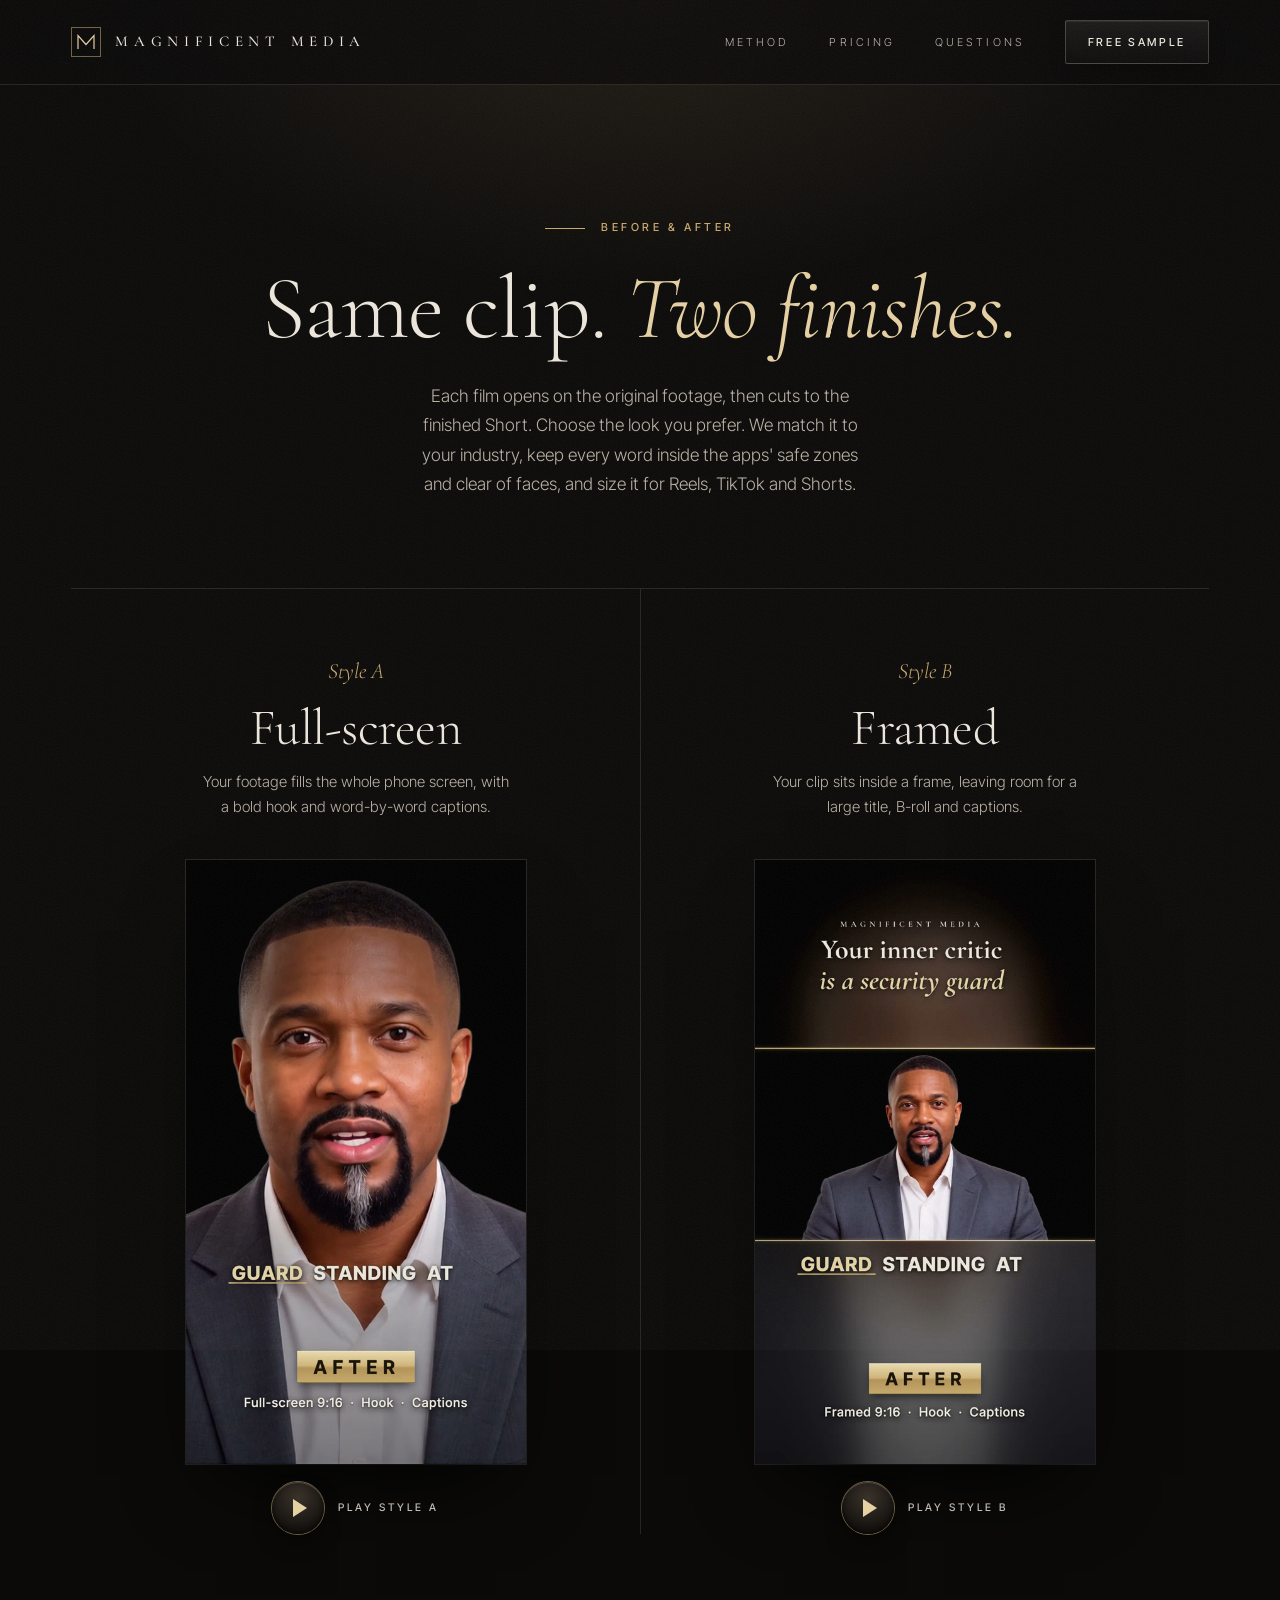
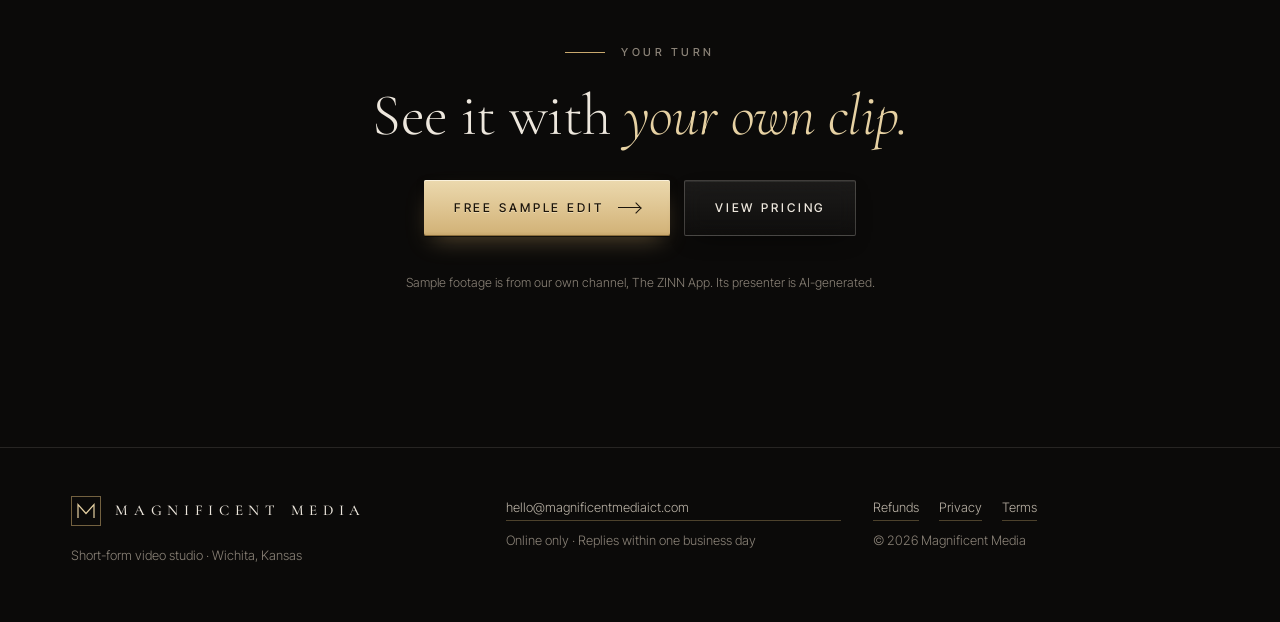
==== demo/index.html @ 49896502 "Videos never crop or zoom: whole picture in frames and fullscreen Co-Authored-By: Claude Opus 5.5 <n" ====
<!doctype html>
<html lang="en">
<head>
<meta charset="utf-8">
<meta name="viewport" content="width=device-width, initial-scale=1">
<title>Before and after | Magnificent Media</title>
<meta name="description" content="Two 25-second before-and-afters: the original clip versus the finished Short, in full-screen and framed styles. Magnificent Media, Wichita, Kansas.">
<meta property="og:title" content="Before and after: choose your style">
<meta property="og:description" content="The original clip against the finished Short, full-screen or framed. Free sample edit in 24 hours.">
<meta property="og:image" content="https://magnificentmediaict.com/media/demo-fullscreen-poster.jpg?v=2">
<meta property="og:video" content="https://magnificentmediaict.com/media/demo-fullscreen.mp4?v=2">
<meta name="theme-color" content="#0b0a09">
<link rel="icon" href="data:image/svg+xml,%3Csvg xmlns='http://www.w3.org/2000/svg' viewBox='0 0 64 64'%3E%3Crect width='64' height='64' fill='%230b0a09'/%3E%3Cpath d='M14 46V18l18 20 18-20v28' fill='none' stroke='%23c9a96e' stroke-width='3'/%3E%3C/svg%3E">
<link rel="preconnect" href="https://fonts.googleapis.com">
<link rel="preconnect" href="https://fonts.gstatic.com" crossorigin>
<link href="https://fonts.googleapis.com/css2?family=Cormorant+Garamond:ital,wght@0,300;0,400;0,500;1,300;1,400&family=Inter+Tight:wght@300;400;500;600&display=swap" rel="stylesheet">
<link rel="stylesheet" href="/assets/luxe.css?v=4">
<style>
  header { background: rgba(11,10,9,.78); border-bottom-color: var(--line); backdrop-filter: blur(14px); -webkit-backdrop-filter: blur(14px); }
  .intro { padding: calc(84px + clamp(72px, 10vw, 140px)) 0 clamp(56px, 7vw, 96px); text-align: center; position: relative; }
  .intro::before { content: ""; position: absolute; inset: 0; background: radial-gradient(ellipse 60% 70% at 50% 0%, rgba(201,169,110,.12), transparent 70%); pointer-events: none; }
  .intro h1 { font-size: clamp(48px, 7vw, 104px); line-height: .98; margin: 26px 0 28px; }
  .intro .body-lg { margin: 0 auto; }
  .styles { padding: 0 0 clamp(96px, 12vw, 160px); }
  .pair { display: grid; grid-template-columns: 1fr 1fr; border-top: 1px solid var(--line); }
  .plate { padding: clamp(40px, 5vw, 72px) clamp(0px, 4vw, 64px) 0; display: flex; flex-direction: column; align-items: center; text-align: center; }
  .plate + .plate { border-left: 1px solid var(--line); }
  .plate .letter { font-family: var(--serif); font-style: italic; font-size: 22px; color: var(--gold); }
  .plate h2 { font-size: clamp(36px, 4vw, 56px); margin: 12px 0 14px; }
  .plate p { color: var(--ivory-dim); font-size: 15px; max-width: 34ch; margin-bottom: 40px; }
  .plate .frame { width: min(100%, 340px); margin-top: auto; }
  .plate .play-row { justify-content: center; }
  .after-note { text-align: center; padding-top: clamp(64px, 8vw, 110px); }
  .after-note h2 { font-size: clamp(36px, 4.6vw, 64px); margin: 22px 0 34px; }
  .after-note .actions { display: flex; gap: 14px; justify-content: center; flex-wrap: wrap; }
  .disclose { margin-top: 36px; font-size: 12.5px; color: var(--stone); }
  .disclose a { text-decoration: underline; text-underline-offset: 3px; }
  @media (max-width: 860px) {
    .pair { grid-template-columns: 1fr; }
    .plate + .plate { border-left: 0; border-top: 1px solid var(--line); margin-top: 56px; }
    .plate { padding-left: 0; padding-right: 0; }
  }
  @media (max-width: 560px) { .after-note .btn { width: 100%; } }
</style>
</head>
<body>

<header>
  <div class="wrap nav">
    <a class="wordmark" href="/" aria-label="Magnificent Media home">
      <svg viewBox="0 0 30 30" aria-hidden="true"><rect x=".5" y=".5" width="29" height="29" fill="none" stroke="#c9a96e" stroke-opacity=".55"/><path d="M7 22V8.5l8 9 8-9V22" fill="none" stroke="#e6d1a3" stroke-width="1.2"/></svg>
      <span>Magnificent Media</span>
    </a>
    <nav class="nav-links" aria-label="Main">
      <a class="link" href="/#method">Method</a>
      <a class="link" href="/#pricing">Pricing</a>
      <a class="link" href="/#questions">Questions</a>
      <a class="btn btn-glass" href="mailto:hello@magnificentmediaict.com?subject=Free%20sample%20edit">Free sample</a>
    </nav>
  </div>
</header>

<main>
  <section class="intro">
    <div class="wrap">
      <span class="label gold"><span class="rule"></span>Before &amp; after</span>
      <h1>Same clip. <em>Two finishes.</em></h1>
      <p class="body-lg">Each film opens on the original footage, then cuts to the finished Short. Choose the look you prefer. We match it to your industry, keep every word inside the apps' safe zones and clear of faces, and size it for Reels, TikTok and Shorts.</p>
    </div>
  </section>

  <section class="styles">
    <div class="wrap">
      <div class="pair">
        <div class="plate reveal">
          <span class="letter">Style A</span>
          <h2>Full-screen</h2>
          <p>Your footage fills the whole phone screen, with a bold hook and word-by-word captions.</p>
          <div class="frame tall" id="frameA">
            <video id="vidA" src="/media/demo-fullscreen.mp4?v=2" poster="/media/demo-fullscreen-poster.jpg?v=2" playsinline preload="metadata" aria-label="Style A, full-screen before and after"></video>
          </div>
          <button class="play-row" type="button" data-video="vidA"><span class="play-btn" aria-hidden="true"></span><span class="play-label">Play style A</span></button>
        </div>
        <div class="plate reveal">
          <span class="letter">Style B</span>
          <h2>Framed</h2>
          <p>Your clip sits inside a frame, leaving room for a large title, B-roll and captions.</p>
          <div class="frame tall" id="frameB">
            <video id="vidB" src="/media/demo.mp4?v=3" poster="/media/demo-poster.jpg?v=3" playsinline preload="metadata" aria-label="Style B, framed before and after"></video>
          </div>
          <button class="play-row" type="button" data-video="vidB"><span class="play-btn" aria-hidden="true"></span><span class="play-label">Play style B</span></button>
        </div>
      </div>

      <div class="after-note reveal">
        <span class="label"><span class="rule"></span>Your turn</span>
        <h2>See it with <em>your own clip.</em></h2>
        <div class="actions">
          <a class="btn btn-gold" href="mailto:hello@magnificentmediaict.com?subject=Free%20sample%20edit&amp;body=Hi%2C%20I'd%20like%20a%20free%20sample%20edit.%20My%20business%20is%3A%20%0AStyle%20I%20like%20(A%20full-screen%20or%20B%20framed)%3A%20">Free sample edit <span class="arrow"></span></a>
          <a class="btn btn-glass" href="/#pricing">View pricing</a>
        </div>
        <p class="disclose">Sample footage is from our own channel, The ZINN App. Its presenter is AI-generated.</p>
      </div>
    </div>
  </section>
</main>

<footer>
  <div class="wrap foot">
    <div class="stack">
      <span class="wordmark"><svg viewBox="0 0 30 30" aria-hidden="true"><rect x=".5" y=".5" width="29" height="29" fill="none" stroke="#c9a96e" stroke-opacity=".55"/><path d="M7 22V8.5l8 9 8-9V22" fill="none" stroke="#e6d1a3" stroke-width="1.2"/></svg><span>Magnificent Media</span></span>
      <span style="margin-top:10px">Short-form video studio · Wichita, Kansas</span>
    </div>
    <div class="stack">
      <a href="mailto:hello@magnificentmediaict.com">hello@magnificentmediaict.com</a>
      <span>Online only · Replies within one business day</span>
    </div>
    <div class="stack">
      <span class="links"><a href="/#refunds">Refunds</a><a href="/#privacy">Privacy</a><a href="/#terms">Terms</a></span>
      <span>© 2026 Magnificent Media</span>
    </div>
  </div>
</footer>

<script>
  // Reveal on scroll
  const io = 'IntersectionObserver' in window ? new IntersectionObserver((es) => {
    es.forEach(e => { if (e.isIntersecting) { e.target.classList.add('in'); io.unobserve(e.target); } });
  }, { threshold: .1 }) : null;
  document.querySelectorAll('.reveal').forEach(el => io ? io.observe(el) : el.classList.add('in'));

  // Play controls sit below each film, never over a face; only one film plays at a time
  const vids = [...document.querySelectorAll('video')];
  document.querySelectorAll('.play-row').forEach(btn => {
    const v = document.getElementById(btn.dataset.video), frame = v.parentElement;
    btn.addEventListener('click', () => { vids.forEach(o => { if (o !== v) o.pause(); }); v.controls = true; v.play(); });
    v.addEventListener('play', () => frame.classList.add('playing'));
    v.addEventListener('pause', () => { if (v.currentTime === 0 || v.ended) frame.classList.remove('playing'); });
    v.addEventListener('ended', () => { frame.classList.remove('playing'); v.controls = false; v.currentTime = 0; });
  });
</script>
</body>
</html>
---- assets/luxe.css ----
/* Magnificent Media: shared luxury styles (tokens, type, buttons, header, footer, FAQ, reveal) */
:root {
  --ink: #0b0a09;
  --ink-2: #13110f;
  --ink-3: #1b1815;
  --ivory: #ede7dd;
  --ivory-dim: #b9b1a5;
  --stone: #8a8277;
  --bone: #f3efe8;
  --bone-ink: #1a1714;
  --gold: #c9a96e;
  --gold-hi: #e6d1a3;
  --gold-lo: #9c7c45;
  --line: rgba(237, 231, 221, .12);
  --line-strong: rgba(237, 231, 221, .22);
  --serif: "Cormorant Garamond", "Times New Roman", serif;
  --sans: "Inter Tight", system-ui, -apple-system, "Segoe UI", sans-serif;
  --gutter: clamp(16px, 4vw, 56px);
  --max: 1240px;
}
* { box-sizing: border-box; }
html { scroll-behavior: smooth; -webkit-text-size-adjust: 100%; }
body {
  margin: 0;
  background: var(--ink);
  color: var(--ivory);
  font-family: var(--sans);
  font-weight: 300;
  font-size: 16px;
  line-height: 1.7;
  -webkit-font-smoothing: antialiased;
  -moz-osx-font-smoothing: grayscale;
  overflow-x: hidden;
}
img, video { display: block; max-width: 100%; }
a { color: inherit; text-decoration: none; }
::selection { background: var(--gold); color: var(--ink); }
.wrap { max-width: var(--max); margin: 0 auto; padding: 0 var(--gutter); }

/* Film grain over everything, very faint */
body::after {
  content: ""; position: fixed; inset: -50%; z-index: 100; pointer-events: none; opacity: .06;
  background-image: url("data:image/svg+xml,%3Csvg xmlns='http://www.w3.org/2000/svg' width='160' height='160'%3E%3Cfilter id='n'%3E%3CfeTurbulence type='fractalNoise' baseFrequency='.9' numOctaves='2' stitchTiles='stitch'/%3E%3C/filter%3E%3Crect width='100%25' height='100%25' filter='url(%23n)'/%3E%3C/svg%3E");
  animation: grain 1.2s steps(4) infinite;
}
@keyframes grain { 0%{transform:translate(0,0)} 25%{transform:translate(-3%,2%)} 50%{transform:translate(2%,-3%)} 75%{transform:translate(-2%,-1%)} 100%{transform:translate(0,0)} }

/* Type */
.label {
  font-family: var(--sans); font-size: 11px; font-weight: 500; letter-spacing: .32em; text-transform: uppercase;
  color: var(--stone);
}
.label.gold { color: var(--gold); }
.rule { display: inline-block; width: 40px; height: 1px; background: var(--gold); vertical-align: middle; margin-right: 16px; }
h1, h2, h3 { font-family: var(--serif); font-weight: 300; letter-spacing: -.01em; margin: 0; }
h1 em, h2 em, h3 em { font-style: italic; color: var(--gold-hi); }
h2 { font-size: clamp(38px, 5.6vw, 76px); line-height: 1.02; }
h3 { font-size: clamp(26px, 2.6vw, 34px); line-height: 1.1; }
p { margin: 0; }
.body-lg { font-size: clamp(16px, 1.35vw, 18px); color: var(--ivory-dim); max-width: 46ch; }

/* Buttons that feel physical */
.btn {
  position: relative; display: inline-flex; align-items: center; justify-content: center; gap: 14px;
  height: 56px; padding: 0 30px; border-radius: 2px; cursor: pointer; border: 0;
  font: 500 12px/1 var(--sans); letter-spacing: .24em; text-transform: uppercase; white-space: nowrap;
  transition: transform .18s cubic-bezier(.2,.7,.2,1), box-shadow .25s, background-position .6s, color .25s, border-color .25s;
  -webkit-tap-highlight-color: transparent;
}
.btn .arrow { width: 22px; height: 1px; background: currentColor; position: relative; transition: width .3s; }
.btn .arrow::after { content: ""; position: absolute; right: 0; top: -3px; width: 7px; height: 7px; border-top: 1px solid currentColor; border-right: 1px solid currentColor; transform: rotate(45deg); }
.btn:hover .arrow { width: 32px; }
.btn:focus-visible { outline: 1px solid var(--gold-hi); outline-offset: 4px; }

.btn-gold {
  color: #1c150b;
  background: linear-gradient(180deg, #ecd9ae 0%, #d3b47a 46%, #b89458 54%, #caa96c 100%);
  background-size: 100% 200%;
  box-shadow:
    inset 0 1px 0 rgba(255,250,235,.75),
    inset 0 -1px 0 rgba(90,64,24,.55),
    0 1px 0 rgba(0,0,0,.6),
    0 10px 24px -8px rgba(201,169,110,.45),
    0 2px 6px rgba(0,0,0,.5);
  text-shadow: 0 1px 0 rgba(255,245,220,.45);
}
.btn-gold::before { /* moving sheen */
  content: ""; position: absolute; inset: 0; border-radius: inherit; pointer-events: none;
  background: linear-gradient(105deg, transparent 35%, rgba(255,255,255,.45) 50%, transparent 65%);
  background-size: 250% 100%; background-position: 130% 0; transition: background-position .9s ease;
}
.btn-gold:hover { transform: translateY(-1px); box-shadow: inset 0 1px 0 rgba(255,250,235,.8), inset 0 -1px 0 rgba(90,64,24,.55), 0 1px 0 rgba(0,0,0,.6), 0 16px 34px -10px rgba(201,169,110,.6), 0 3px 8px rgba(0,0,0,.5); }
.btn-gold:hover::before { background-position: -30% 0; }
.btn-gold:active { transform: translateY(1px); box-shadow: inset 0 2px 6px rgba(70,48,16,.55), inset 0 -1px 0 rgba(255,240,210,.3), 0 1px 0 rgba(0,0,0,.5); }

.btn-glass {
  color: var(--ivory);
  background: linear-gradient(180deg, rgba(255,255,255,.07), rgba(255,255,255,.02));
  border: 1px solid var(--line-strong);
  box-shadow: inset 0 1px 0 rgba(255,255,255,.08), 0 8px 24px -12px rgba(0,0,0,.8);
  backdrop-filter: blur(10px); -webkit-backdrop-filter: blur(10px);
}
.btn-glass:hover { border-color: rgba(201,169,110,.6); color: var(--gold-hi); transform: translateY(-1px); }
.btn-glass:active { transform: translateY(1px); box-shadow: inset 0 2px 8px rgba(0,0,0,.6); }

.btn-ink { /* for light sections */
  color: var(--bone);
  background: linear-gradient(180deg, #2a2520, #14110e);
  box-shadow: inset 0 1px 0 rgba(255,255,255,.12), inset 0 -1px 0 rgba(0,0,0,.6), 0 10px 22px -10px rgba(20,17,14,.7), 0 2px 4px rgba(20,17,14,.35);
}
.btn-ink:hover { transform: translateY(-1px); color: var(--gold-hi); }
.btn-ink:active { transform: translateY(1px); box-shadow: inset 0 2px 6px rgba(0,0,0,.7); }
.btn-outline-ink { color: var(--bone-ink); border: 1px solid rgba(26,23,20,.35); background: transparent; }
.btn-outline-ink:hover { border-color: var(--bone-ink); transform: translateY(-1px); }
.btn-outline-ink:active { transform: translateY(1px); background: rgba(26,23,20,.05); }

/* Header */
header {
  position: fixed; top: 0; left: 0; right: 0; z-index: 50;
  transition: background .4s, border-color .4s, backdrop-filter .4s;
  border-bottom: 1px solid transparent;
}
header.scrolled { background: rgba(11,10,9,.78); border-bottom-color: var(--line); backdrop-filter: blur(14px); -webkit-backdrop-filter: blur(14px); }
.nav { display: flex; align-items: center; justify-content: space-between; height: 84px; }
.wordmark { display: flex; align-items: center; gap: 14px; }
.wordmark svg { width: 30px; height: 30px; flex: none; }
.wordmark span { font-family: var(--serif); font-weight: 500; font-size: 15px; letter-spacing: .38em; text-transform: uppercase; white-space: nowrap; }
.nav-links { display: flex; align-items: center; gap: 40px; }
.nav-links a.link { font-size: 11px; letter-spacing: .28em; text-transform: uppercase; color: var(--ivory-dim); position: relative; padding: 6px 0; }
.nav-links a.link::after { content: ""; position: absolute; left: 0; right: 100%; bottom: 0; height: 1px; background: var(--gold); transition: right .35s ease; }
.nav-links a.link:hover { color: var(--ivory); }
.nav-links a.link:hover::after { right: 0; }
.nav .btn { height: 44px; padding: 0 22px; font-size: 11px; }

details { border-bottom: 1px solid var(--line); }
details:first-of-type { border-top: 1px solid var(--line); }
summary { cursor: pointer; list-style: none; display: flex; justify-content: space-between; align-items: center; gap: 24px; padding: 28px 0; font-family: var(--serif); font-size: clamp(21px, 2vw, 27px); line-height: 1.25; transition: color .25s; }
summary::-webkit-details-marker { display: none; }
summary:hover { color: var(--gold-hi); }
summary .pm { position: relative; flex: none; width: 14px; height: 14px; }
summary .pm::before, summary .pm::after { content: ""; position: absolute; left: 0; top: 6.5px; width: 14px; height: 1px; background: var(--gold); transition: transform .3s; }
summary .pm::after { transform: rotate(90deg); }
details[open] summary .pm::after { transform: rotate(0deg); }
details p { color: var(--ivory-dim); padding: 0 0 30px; max-width: 58ch; font-size: 15px; }

footer { border-top: 1px solid var(--line); padding: 48px 0 56px; }
.foot { display: grid; grid-template-columns: 1.2fr 1fr 1fr; gap: 32px; align-items: start; font-size: 13px; color: var(--stone); }
.foot a { color: var(--ivory-dim); border-bottom: 1px solid rgba(201,169,110,.35); padding-bottom: 2px; transition: color .25s, border-color .25s; }
.foot a:hover, .foot a:focus-visible { color: var(--gold-hi); border-bottom-color: var(--gold-hi); outline: none; }
.foot .wordmark, .foot a.wordmark { border-bottom: 0; }
.foot .links { display: flex; gap: 20px; flex-wrap: wrap; }
/* Anchored sections stop below the fixed header, and the one you land on glows briefly */
[id] { scroll-margin-top: 110px; }
:target > h3:first-child { animation: arrive 2.4s ease; }
@keyframes arrive { 0%, 35% { color: var(--gold-hi); } 100% { color: inherit; } }
.foot .wordmark span { color: var(--ivory); }
.foot .stack { display: flex; flex-direction: column; gap: 8px; }

/* Reveal on scroll */
.reveal { opacity: 0; transform: translateY(28px); transition: opacity 1.1s cubic-bezier(.2,.7,.2,1), transform 1.1s cubic-bezier(.2,.7,.2,1); }
.reveal.in { opacity: 1; transform: none; }
/* Video frames + physical play control (never placed over a face) */
.frame { position: relative; overflow: hidden; background: #000; box-shadow: 0 40px 80px -30px rgba(0,0,0,.9), 0 0 0 1px var(--line); }
.frame.tall { aspect-ratio: 9/16; }
.frame img { width: 100%; height: 100%; object-fit: cover; }
/* Videos always show the whole picture, never cropped or zoomed: in the frame (same 9:16 shape) and in fullscreen */
.frame video { width: 100%; height: 100%; object-fit: contain; object-position: 50% 50%; background: #000; }
video:fullscreen { object-fit: contain !important; object-position: 50% 50% !important; width: 100% !important; height: 100% !important; transform: none !important; background: #000; }
video:-webkit-full-screen { object-fit: contain !important; object-position: 50% 50% !important; width: 100% !important; height: 100% !important; transform: none !important; background: #000; }
video:-moz-full-screen { object-fit: contain !important; object-position: 50% 50% !important; width: 100% !important; height: 100% !important; background: #000; }
.frame .cap { position: absolute; left: 14px; bottom: 12px; font-size: 10px; letter-spacing: .3em; text-transform: uppercase; color: rgba(237,231,221,.85); text-shadow: 0 1px 6px rgba(0,0,0,.8); }
.play-row { display: flex; align-items: center; gap: 14px; margin-top: 18px; background: none; border: 0; padding: 0; cursor: pointer; color: var(--ivory); font: 500 10.5px/1.2 var(--sans); letter-spacing: .28em; text-transform: uppercase; text-align: left; }
.play-btn {
  position: relative; flex: none; width: 52px; height: 52px; border-radius: 50%;
  background: radial-gradient(circle at 50% 30%, #3a332b, #15120f 70%);
  box-shadow: inset 0 1px 0 rgba(255,255,255,.18), inset 0 -2px 4px rgba(0,0,0,.6), 0 0 0 1px rgba(201,169,110,.55), 0 10px 24px -8px rgba(0,0,0,.9);
  transition: transform .2s, box-shadow .25s;
}
.play-btn::after { content: ""; position: absolute; left: 21px; top: 17px; border-left: 14px solid var(--gold-hi); border-top: 9px solid transparent; border-bottom: 9px solid transparent; }
.play-row:hover .play-btn { transform: scale(1.05); box-shadow: inset 0 1px 0 rgba(255,255,255,.22), inset 0 -2px 4px rgba(0,0,0,.6), 0 0 0 1px var(--gold-hi), 0 14px 30px -8px rgba(201,169,110,.35); }
.play-row:hover .play-label { color: var(--gold-hi); }
.play-row:active .play-btn { transform: scale(.96); box-shadow: inset 0 3px 8px rgba(0,0,0,.8), 0 0 0 1px rgba(201,169,110,.55); }
.play-row:focus-visible { outline: 1px solid var(--gold-hi); outline-offset: 6px; }
.play-label { transition: color .25s; }
.frame.playing + .play-row { opacity: .4; pointer-events: none; }

@media (prefers-reduced-motion: reduce) {
  .reveal { opacity: 1; transform: none; transition: none; }
  body::after { animation: none; }
}

@media (max-width: 980px) {
  .nav-links a.link { display: none; }
  .foot { grid-template-columns: 1fr; }
}
@media (max-width: 560px) {
  .nav { height: 68px; }
  .wordmark span { font-size: 12px; letter-spacing: .3em; }
  .wordmark svg { width: 26px; height: 26px; }
  .nav .btn { height: 40px; padding: 0 16px; font-size: 10px; letter-spacing: .2em; }
}
@media (max-width: 420px) {
  .wordmark { gap: 10px; }
  .wordmark span { font-size: 10.5px; letter-spacing: .2em; }
  .wordmark svg { width: 24px; height: 24px; }
  .nav .btn { padding: 0 12px; font-size: 9.5px; letter-spacing: .16em; height: 38px; }
}
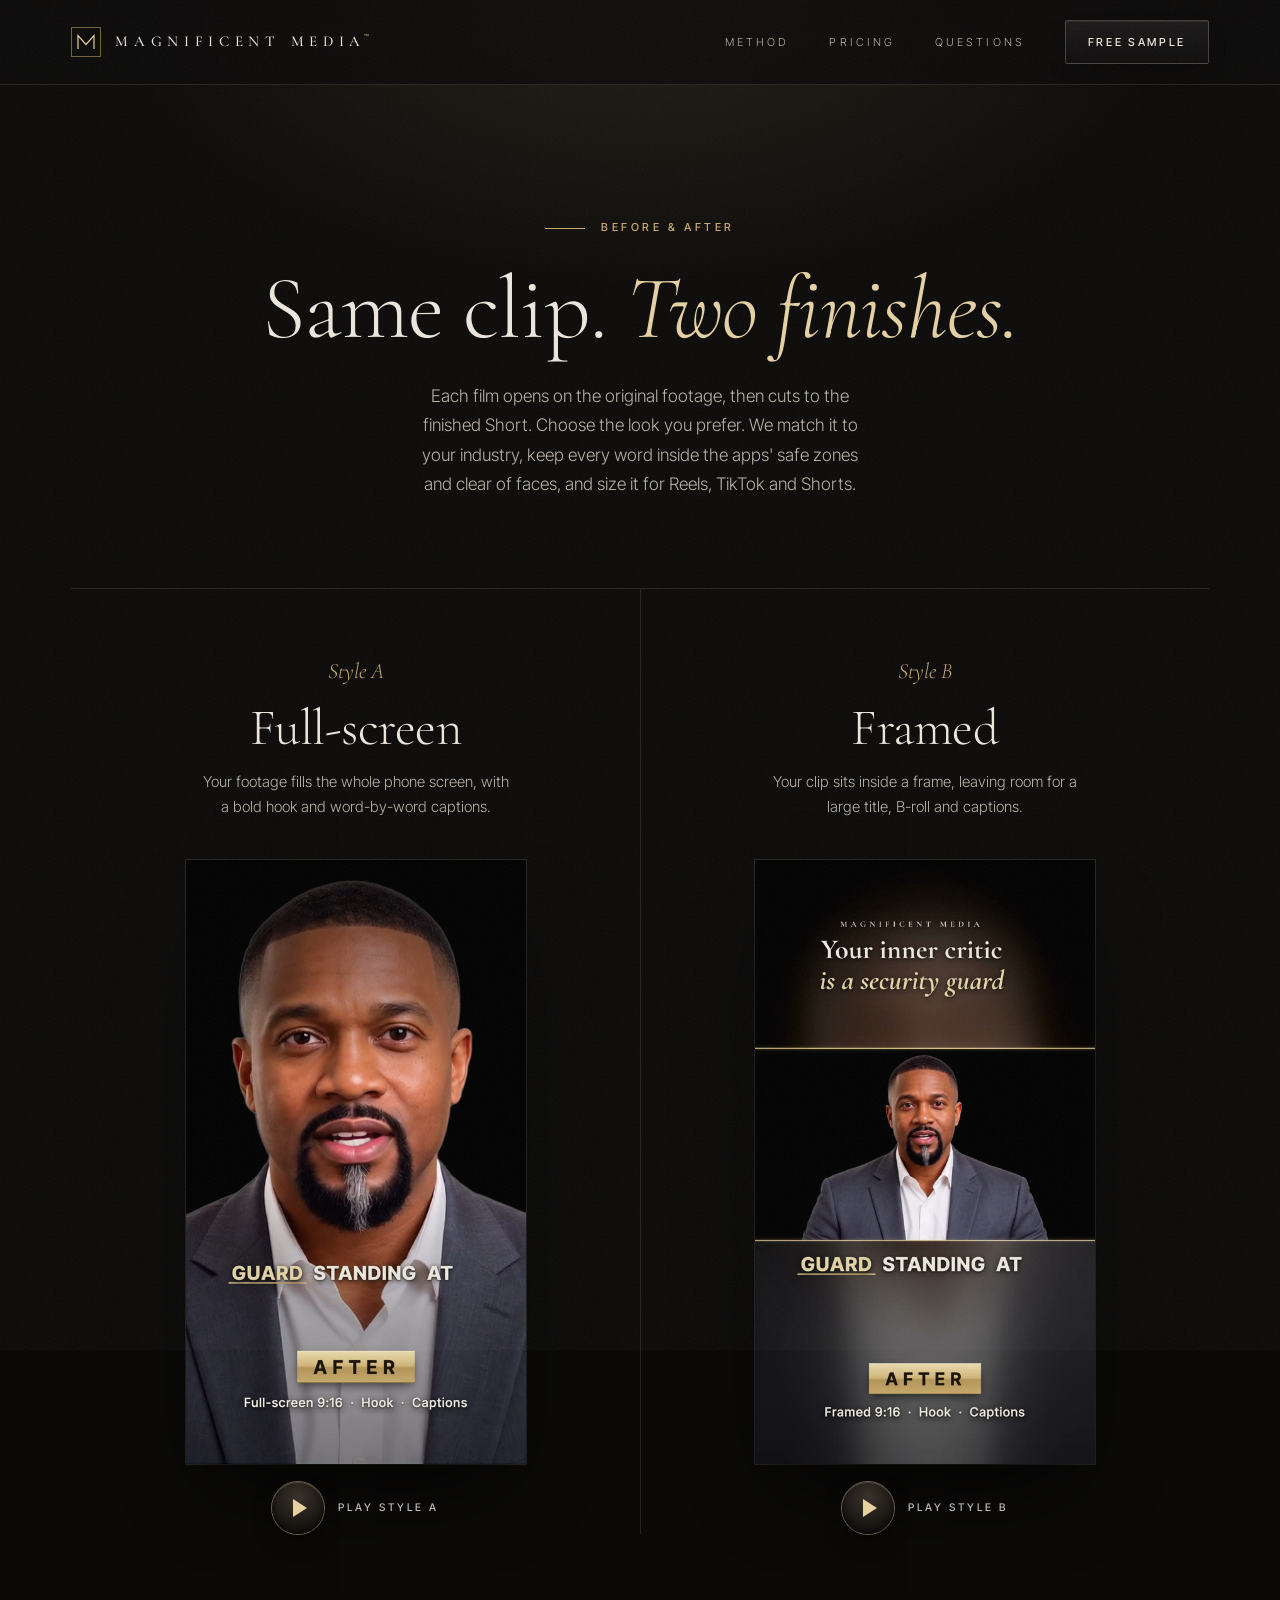
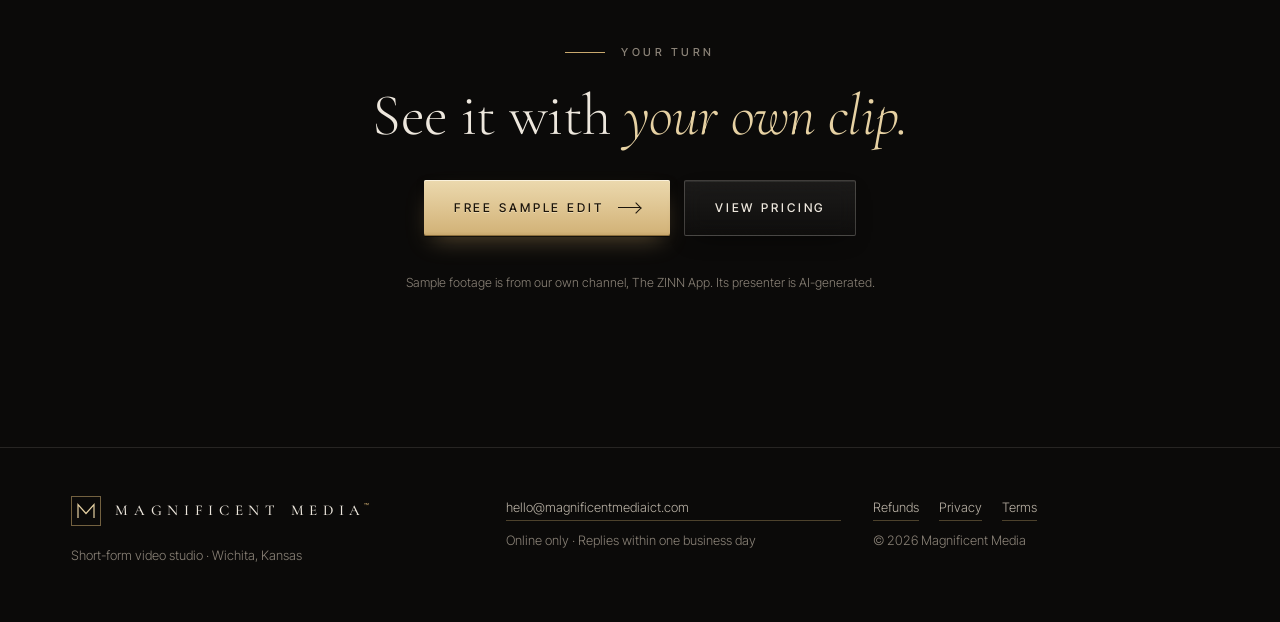
==== commit 19e6aaa8: "Add trademark symbol after the Magnificent Media wordmark on every page Co-Authored-By: Claude Opus " ====
--- a/demo/index.html
+++ b/demo/index.html
@@ -14,7 +14,7 @@
 <link rel="preconnect" href="https://fonts.googleapis.com">
 <link rel="preconnect" href="https://fonts.gstatic.com" crossorigin>
 <link href="https://fonts.googleapis.com/css2?family=Cormorant+Garamond:ital,wght@0,300;0,400;0,500;1,300;1,400&family=Inter+Tight:wght@300;400;500;600&display=swap" rel="stylesheet">
-<link rel="stylesheet" href="/assets/luxe.css?v=4">
+<link rel="stylesheet" href="/assets/luxe.css?v=5">
 <style>
   header { background: rgba(11,10,9,.78); border-bottom-color: var(--line); backdrop-filter: blur(14px); -webkit-backdrop-filter: blur(14px); }
   .intro { padding: calc(84px + clamp(72px, 10vw, 140px)) 0 clamp(56px, 7vw, 96px); text-align: center; position: relative; }
--- a/assets/luxe.css
+++ b/assets/luxe.css
@@ -125,6 +125,8 @@
 .wordmark { display: flex; align-items: center; gap: 14px; }
 .wordmark svg { width: 30px; height: 30px; flex: none; }
 .wordmark span { font-family: var(--serif); font-weight: 500; font-size: 15px; letter-spacing: .38em; text-transform: uppercase; white-space: nowrap; }
+/* Trademark symbol after the wordmark (owner decision 2026-11-02): small, raised, gold, outside the letter-spacing */
+.wordmark span::after { content: "\2122"; font-family: var(--sans, sans-serif); font-weight: 400; font-size: max(.55em, 7px); letter-spacing: 0; vertical-align: super; line-height: 0; margin-left: -.2em; color: var(--gold, #c9a96e); }
 .nav-links { display: flex; align-items: center; gap: 40px; }
 .nav-links a.link { font-size: 11px; letter-spacing: .28em; text-transform: uppercase; color: var(--ivory-dim); position: relative; padding: 6px 0; }
 .nav-links a.link::after { content: ""; position: absolute; left: 0; right: 100%; bottom: 0; height: 1px; background: var(--gold); transition: right .35s ease; }
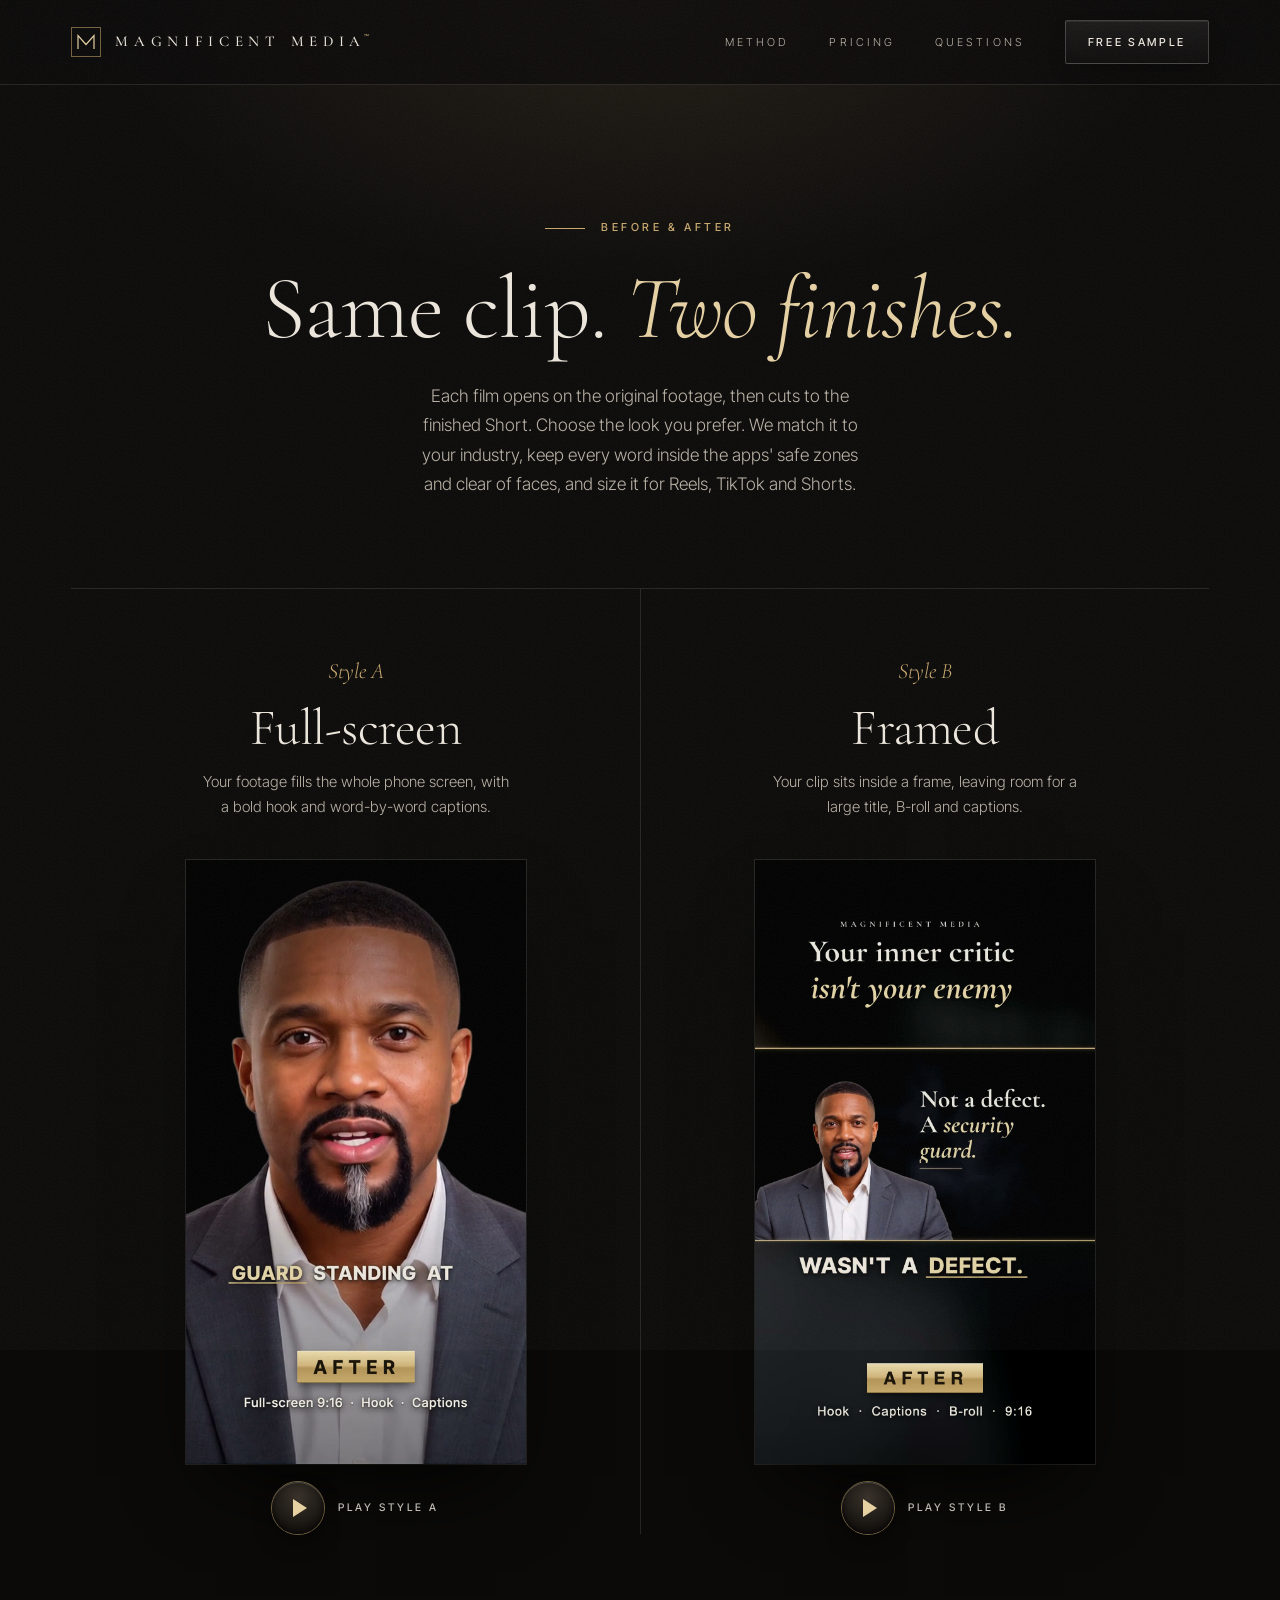
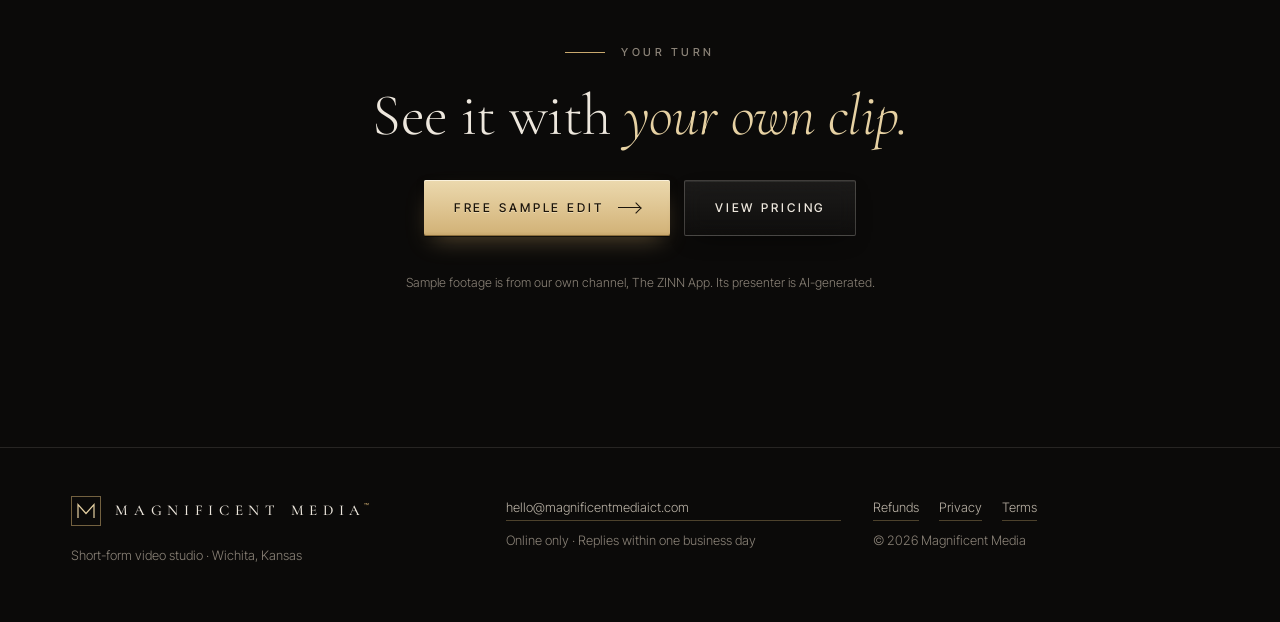
==== commit 07d6fe89: "Style B demo v3 (master's edit in the house look); Try Photo Studio button in the home hero; licence" ====
--- a/demo/index.html
+++ b/demo/index.html
@@ -3,6 +3,7 @@
 <head>
 <meta charset="utf-8">
 <meta name="viewport" content="width=device-width, initial-scale=1">
+<script src="/assets/analytics.js?v=3" async></script>
 <title>Before and after | Magnificent Media</title>
 <meta name="description" content="Two 25-second before-and-afters: the original clip versus the finished Short, in full-screen and framed styles. Magnificent Media, Wichita, Kansas.">
 <meta property="og:title" content="Before and after: choose your style">
@@ -86,7 +87,7 @@
           <h2>Framed</h2>
           <p>Your clip sits inside a frame, leaving room for a large title, B-roll and captions.</p>
           <div class="frame tall" id="frameB">
-            <video id="vidB" src="/media/demo.mp4?v=3" poster="/media/demo-poster.jpg?v=3" playsinline preload="metadata" aria-label="Style B, framed before and after"></video>
+            <video id="vidB" src="/media/demo.mp4?v=4" poster="/media/demo-poster.jpg?v=4" playsinline preload="metadata" aria-label="Style B, framed before and after"></video>
           </div>
           <button class="play-row" type="button" data-video="vidB"><span class="play-btn" aria-hidden="true"></span><span class="play-label">Play style B</span></button>
         </div>
